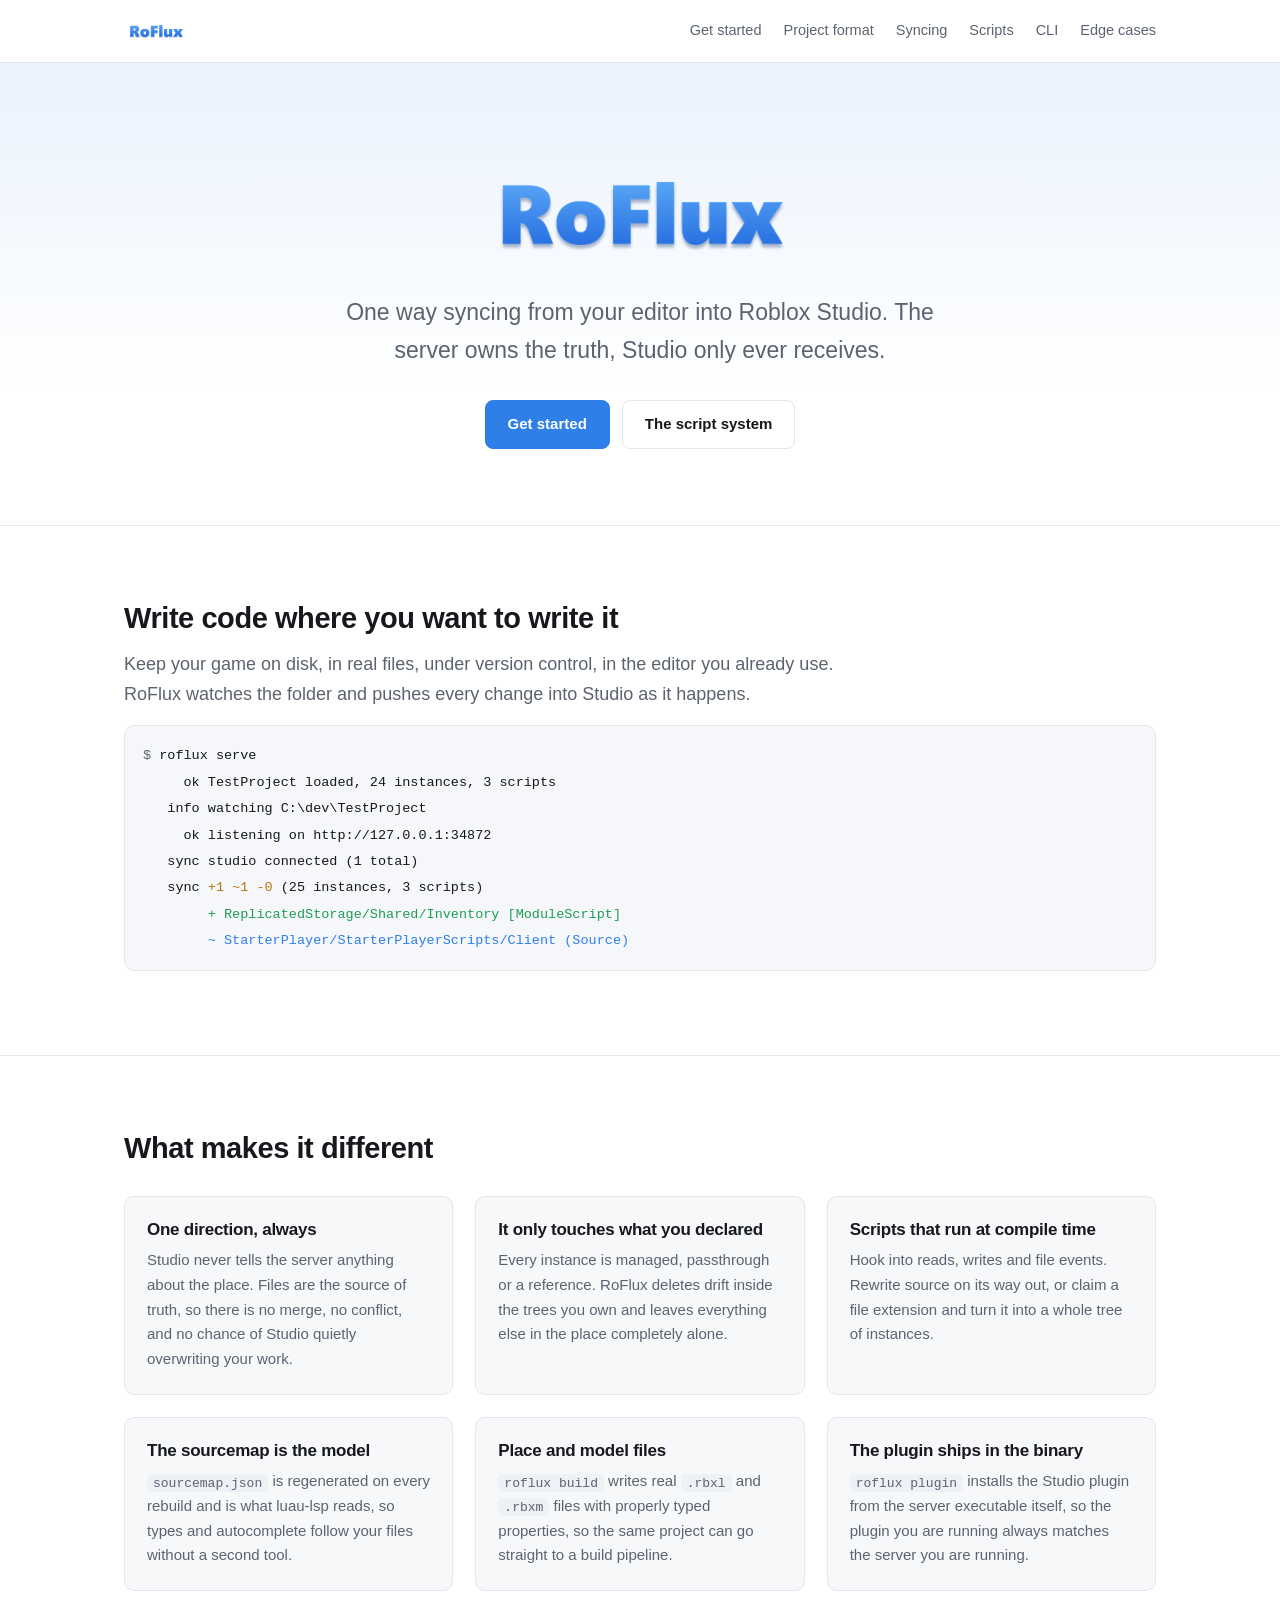
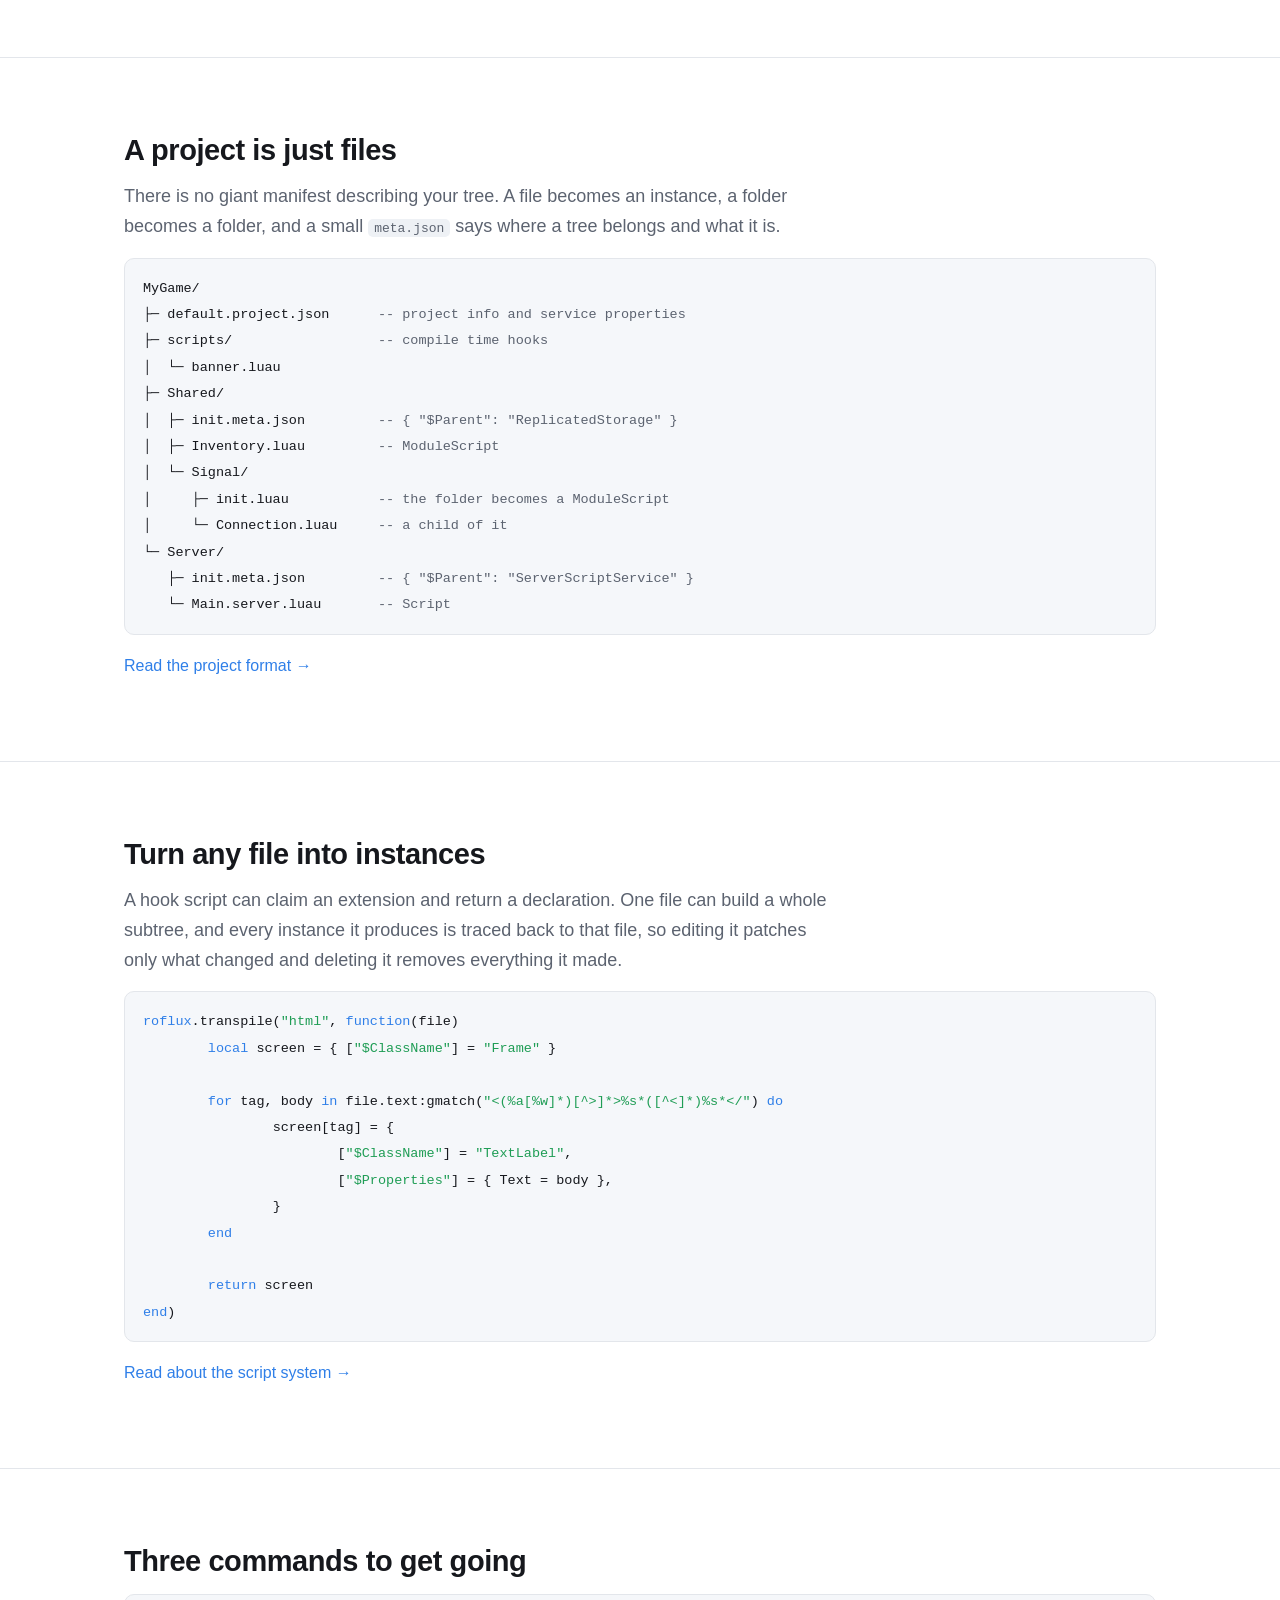
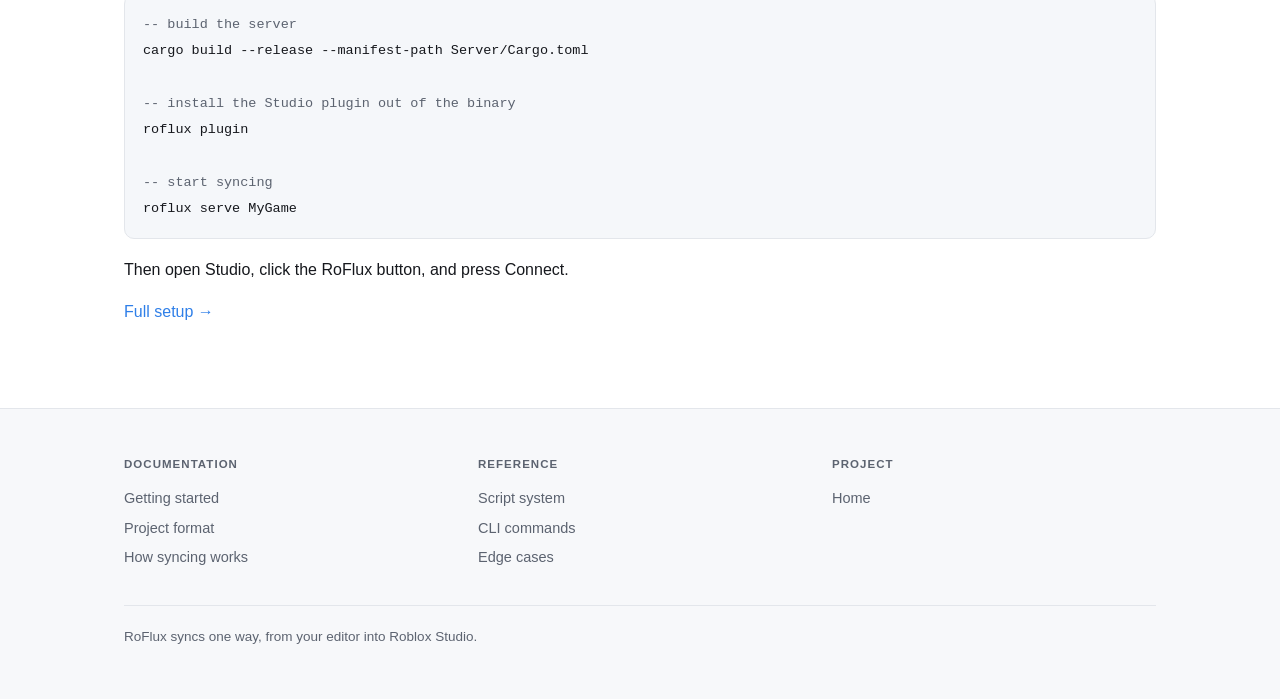
==== docs/index.html @ ba5834f4 "V0.0.1 beta release" ====
<!doctype html>
<html lang="en">
<head>
<meta charset="utf-8">
<meta name="viewport" content="width=device-width, initial-scale=1">
<title>RoFlux</title>
<meta name="description" content="One way syncing from your editor into Roblox Studio, with a compile time script system.">
<link rel="icon" href="assets/RoFlux_icon_512.png">
<link rel="stylesheet" href="assets/style.css">
</head>
<body>

<nav class="nav">
	<div class="wrap nav-inner">
		<a class="nav-logo" href="index.html"><img src="assets/RoFlux_wordmark.png" alt="RoFlux"></a>
		<div class="nav-links">
			<a href="getting-started.html">Get started</a>
			<a href="project.html">Project format</a>
			<a href="syncing.html">Syncing</a>
			<a href="scripts.html">Scripts</a>
			<a href="cli.html">CLI</a>
			<a href="edge-cases.html">Edge cases</a>
		</div>
	</div>
</nav>

<header class="hero">
	<div class="wrap">
		<img class="mark" src="assets/RoFlux_wordmark.png" alt="RoFlux">
		<p class="tagline">One way syncing from your editor into Roblox Studio. The server owns the truth, Studio only ever receives.</p>
		<div class="buttons">
			<a class="btn primary" href="getting-started.html">Get started</a>
			<a class="btn" href="scripts.html">The script system</a>
		</div>
	</div>
</header>

<section>
	<div class="wrap">
		<h2>Write code where you want to write it</h2>
		<p class="lede">Keep your game on disk, in real files, under version control, in the editor you already use. RoFlux watches the folder and pushes every change into Studio as it happens.</p>
<pre><code><span class="tok-c">$</span> roflux serve
     ok TestProject loaded, 24 instances, 3 scripts
   info watching C:\dev\TestProject
     ok listening on http://127.0.0.1:34872
   sync studio connected (1 total)
   sync <span class="tok-a">+1 ~1 -0</span> (25 instances, 3 scripts)
        <span class="tok-s">+ ReplicatedStorage/Shared/Inventory [ModuleScript]</span>
        <span class="tok-k">~ StarterPlayer/StarterPlayerScripts/Client (Source)</span></code></pre>
	</div>
</section>

<section>
	<div class="wrap">
		<h2>What makes it different</h2>
		<div class="grid">
			<div class="card">
				<h3>One direction, always</h3>
				<p>Studio never tells the server anything about the place. Files are the source of truth, so there is no merge, no conflict, and no chance of Studio quietly overwriting your work.</p>
			</div>
			<div class="card">
				<h3>It only touches what you declared</h3>
				<p>Every instance is managed, passthrough or a reference. RoFlux deletes drift inside the trees you own and leaves everything else in the place completely alone.</p>
			</div>
			<div class="card">
				<h3>Scripts that run at compile time</h3>
				<p>Hook into reads, writes and file events. Rewrite source on its way out, or claim a file extension and turn it into a whole tree of instances.</p>
			</div>
			<div class="card">
				<h3>The sourcemap is the model</h3>
				<p><code>sourcemap.json</code> is regenerated on every rebuild and is what luau-lsp reads, so types and autocomplete follow your files without a second tool.</p>
			</div>
			<div class="card">
				<h3>Place and model files</h3>
				<p><code>roflux build</code> writes real <code>.rbxl</code> and <code>.rbxm</code> files with properly typed properties, so the same project can go straight to a build pipeline.</p>
			</div>
			<div class="card">
				<h3>The plugin ships in the binary</h3>
				<p><code>roflux plugin</code> installs the Studio plugin from the server executable itself, so the plugin you are running always matches the server you are running.</p>
			</div>
		</div>
	</div>
</section>

<section>
	<div class="wrap">
		<h2>A project is just files</h2>
		<p class="lede">There is no giant manifest describing your tree. A file becomes an instance, a folder becomes a folder, and a small <code>meta.json</code> says where a tree belongs and what it is.</p>
<pre><code>MyGame/
├─ default.project.json      <span class="tok-c">-- project info and service properties</span>
├─ scripts/                  <span class="tok-c">-- compile time hooks</span>
│  └─ banner.luau
├─ Shared/
│  ├─ init.meta.json         <span class="tok-c">-- { "$Parent": "ReplicatedStorage" }</span>
│  ├─ Inventory.luau         <span class="tok-c">-- ModuleScript</span>
│  └─ Signal/
│     ├─ init.luau           <span class="tok-c">-- the folder becomes a ModuleScript</span>
│     └─ Connection.luau     <span class="tok-c">-- a child of it</span>
└─ Server/
   ├─ init.meta.json         <span class="tok-c">-- { "$Parent": "ServerScriptService" }</span>
   └─ Main.server.luau       <span class="tok-c">-- Script</span></code></pre>
		<p><a href="project.html">Read the project format &rarr;</a></p>
	</div>
</section>

<section>
	<div class="wrap">
		<h2>Turn any file into instances</h2>
		<p class="lede">A hook script can claim an extension and return a declaration. One file can build a whole subtree, and every instance it produces is traced back to that file, so editing it patches only what changed and deleting it removes everything it made.</p>
<pre><code><span class="tok-k">roflux</span>.transpile(<span class="tok-s">"html"</span>, <span class="tok-k">function</span>(file)
	<span class="tok-k">local</span> screen = { [<span class="tok-s">"$ClassName"</span>] = <span class="tok-s">"Frame"</span> }

	<span class="tok-k">for</span> tag, body <span class="tok-k">in</span> file.text:gmatch(<span class="tok-s">"&lt;(%a[%w]*)[^&gt;]*&gt;%s*([^&lt;]*)%s*&lt;/"</span>) <span class="tok-k">do</span>
		screen[tag] = {
			[<span class="tok-s">"$ClassName"</span>] = <span class="tok-s">"TextLabel"</span>,
			[<span class="tok-s">"$Properties"</span>] = { Text = body },
		}
	<span class="tok-k">end</span>

	<span class="tok-k">return</span> screen
<span class="tok-k">end</span>)</code></pre>
		<p><a href="scripts.html">Read about the script system &rarr;</a></p>
	</div>
</section>

<section>
	<div class="wrap">
		<h2>Three commands to get going</h2>
<pre><code><span class="tok-c">-- build the server</span>
cargo build --release --manifest-path Server/Cargo.toml

<span class="tok-c">-- install the Studio plugin out of the binary</span>
roflux plugin

<span class="tok-c">-- start syncing</span>
roflux serve MyGame</code></pre>
		<p>Then open Studio, click the RoFlux button, and press Connect.</p>
		<p><a href="getting-started.html">Full setup &rarr;</a></p>
	</div>
</section>

<footer>
	<div class="wrap">
		<div class="foot-grid">
			<div>
				<h6>Documentation</h6>
				<a href="getting-started.html">Getting started</a>
				<a href="project.html">Project format</a>
				<a href="syncing.html">How syncing works</a>
			</div>
			<div>
				<h6>Reference</h6>
				<a href="scripts.html">Script system</a>
				<a href="cli.html">CLI commands</a>
				<a href="edge-cases.html">Edge cases</a>
			</div>
			<div>
				<h6>Project</h6>
				<a href="index.html">Home</a>
			</div>
		</div>
		<p class="foot-note">RoFlux syncs one way, from your editor into Roblox Studio.</p>
	</div>
</footer>

</body>
</html>
---- docs/assets/style.css ----
:root {
	--bg: #ffffff;
	--panel: #f7f8fa;
	--panel-deep: #eef1f5;
	--text: #16181d;
	--muted: #5c6370;
	--border: #e3e6eb;
	--accent: #2f7fe8;
	--accent-deep: #145ad8;
	--accent-soft: #eaf2fd;
	--green: #1f9d55;
	--red: #d9483b;
	--amber: #b4770e;
	--code-bg: #f5f7fa;
	--radius: 10px;
	--wrap: 1080px;
	--mono: ui-monospace, "SFMono-Regular", "JetBrains Mono", Consolas, "Liberation Mono", monospace;
	--sans: -apple-system, BlinkMacSystemFont, "Segoe UI", Inter, Roboto, "Helvetica Neue", Arial, sans-serif;
}

@media (prefers-color-scheme: dark) {
	:root {
		--bg: #0f1115;
		--panel: #161a21;
		--panel-deep: #1b202a;
		--text: #e7e9ee;
		--muted: #9aa3b2;
		--border: #262b36;
		--accent: #4d97ff;
		--accent-deep: #2f7fe8;
		--accent-soft: #16233a;
		--green: #4ade80;
		--red: #f87171;
		--amber: #fbbf24;
		--code-bg: #12161d;
	}
}

* {
	box-sizing: border-box;
}

html {
	scroll-behavior: smooth;
	scroll-padding-top: 90px;
}

body {
	margin: 0;
	background: var(--bg);
	color: var(--text);
	font-family: var(--sans);
	font-size: 16px;
	line-height: 1.65;
	-webkit-font-smoothing: antialiased;
}

a {
	color: var(--accent);
	text-decoration: none;
}

a:hover {
	text-decoration: underline;
}

.wrap {
	max-width: var(--wrap);
	margin: 0 auto;
	padding: 0 24px;
}

/* nav */

.nav {
	position: sticky;
	top: 0;
	z-index: 50;
	background: color-mix(in srgb, var(--bg) 88%, transparent);
	backdrop-filter: blur(10px);
	border-bottom: 1px solid var(--border);
}

.nav-inner {
	display: flex;
	align-items: center;
	gap: 24px;
	height: 62px;
}

.nav-logo {
	display: flex;
	align-items: center;
	gap: 10px;
	font-weight: 700;
	color: var(--text);
	letter-spacing: -0.01em;
}

.nav-logo img {
	height: 22px;
	display: block;
}

.nav-links {
	display: flex;
	gap: 22px;
	margin-left: auto;
	flex-wrap: wrap;
}

.nav-links a {
	color: var(--muted);
	font-size: 14.5px;
	font-weight: 500;
}

.nav-links a:hover,
.nav-links a.active {
	color: var(--text);
	text-decoration: none;
}

/* hero */

.hero {
	padding: 92px 0 76px;
	text-align: center;
	border-bottom: 1px solid var(--border);
	background: linear-gradient(180deg, var(--accent-soft) 0%, transparent 70%);
}

.hero img.mark {
	width: min(340px, 74vw);
	display: block;
	margin: 0 auto 22px;
}

.hero p.tagline {
	font-size: clamp(18px, 2.4vw, 23px);
	color: var(--muted);
	max-width: 620px;
	margin: 0 auto 30px;
}

.buttons {
	display: flex;
	gap: 12px;
	justify-content: center;
	flex-wrap: wrap;
}

.btn {
	display: inline-block;
	padding: 11px 22px;
	border-radius: 8px;
	font-weight: 600;
	font-size: 15px;
	border: 1px solid var(--border);
	color: var(--text);
	background: var(--bg);
}

.btn:hover {
	text-decoration: none;
	border-color: var(--muted);
}

.btn.primary {
	background: var(--accent);
	border-color: var(--accent);
	color: #fff;
}

.btn.primary:hover {
	background: var(--accent-deep);
	border-color: var(--accent-deep);
}

/* sections */

section {
	padding: 66px 0;
	border-bottom: 1px solid var(--border);
}

section:last-of-type {
	border-bottom: 0;
}

h1,
h2,
h3,
h4 {
	line-height: 1.25;
	letter-spacing: -0.015em;
	margin: 0 0 14px;
}

h1 {
	font-size: clamp(28px, 4vw, 40px);
}

h2 {
	font-size: clamp(23px, 3vw, 29px);
	margin-top: 8px;
}

h3 {
	font-size: 19px;
	margin-top: 34px;
}

h4 {
	font-size: 16px;
	margin-top: 26px;
}

p {
	margin: 0 0 16px;
}

.lede {
	font-size: 18px;
	color: var(--muted);
	max-width: 720px;
}

.grid {
	display: grid;
	gap: 22px;
	grid-template-columns: repeat(auto-fit, minmax(280px, 1fr));
	margin-top: 30px;
}

.card {
	background: var(--panel);
	border: 1px solid var(--border);
	border-radius: var(--radius);
	padding: 22px;
}

.card h3 {
	margin: 0 0 8px;
	font-size: 17px;
}

.card p {
	margin: 0;
	color: var(--muted);
	font-size: 15px;
}

/* code */

pre {
	background: var(--code-bg);
	border: 1px solid var(--border);
	border-radius: var(--radius);
	padding: 16px 18px;
	overflow-x: auto;
	margin: 0 0 18px;
}

code {
	font-family: var(--mono);
	font-size: 13.5px;
}

p code,
li code,
td code,
th code {
	background: var(--panel-deep);
	padding: 1.5px 6px;
	border-radius: 5px;
	font-size: 13px;
	white-space: nowrap;
}

pre code {
	background: none;
	padding: 0;
	white-space: pre;
	line-height: 1.6;
}

.tok-c {
	color: var(--muted);
}
.tok-k {
	color: var(--accent);
}
.tok-s {
	color: var(--green);
}
.tok-a {
	color: var(--amber);
}
.tok-r {
	color: var(--red);
}

/* tables */

.table-wrap {
	overflow-x: auto;
	margin: 0 0 20px;
}

table {
	border-collapse: collapse;
	width: 100%;
	font-size: 14.5px;
}

th,
td {
	text-align: left;
	padding: 9px 14px;
	border-bottom: 1px solid var(--border);
	vertical-align: top;
}

th {
	font-weight: 650;
	background: var(--panel);
	white-space: nowrap;
}

tbody tr:last-child td {
	border-bottom: 0;
}

/* callouts */

.note {
	border-left: 3px solid var(--accent);
	background: var(--panel);
	border-radius: 0 var(--radius) var(--radius) 0;
	padding: 14px 18px;
	margin: 0 0 20px;
}

.note.warn {
	border-left-color: var(--amber);
}

.note.danger {
	border-left-color: var(--red);
}

.note p:last-child {
	margin-bottom: 0;
}

.note strong {
	display: block;
	margin-bottom: 4px;
	font-size: 14px;
	letter-spacing: 0.01em;
}

/* docs layout */

.docs {
	display: grid;
	grid-template-columns: 232px minmax(0, 1fr);
	gap: 48px;
	align-items: start;
	padding: 42px 0 90px;
}

.side {
	position: sticky;
	top: 88px;
	font-size: 14.5px;
}

.side h5 {
	margin: 22px 0 8px;
	font-size: 11.5px;
	text-transform: uppercase;
	letter-spacing: 0.09em;
	color: var(--muted);
	font-weight: 700;
}

.side h5:first-child {
	margin-top: 0;
}

.side a {
	display: block;
	padding: 4px 0;
	color: var(--muted);
}

.side a:hover {
	color: var(--text);
	text-decoration: none;
}

.side a.active {
	color: var(--accent);
	font-weight: 600;
}

.content {
	min-width: 0;
}

.content > h2 {
	scroll-margin-top: 90px;
	padding-top: 14px;
	margin-top: 40px;
}

.content > h2:first-of-type {
	margin-top: 18px;
}

.content ul,
.content ol {
	margin: 0 0 18px;
	padding-left: 22px;
}

.content li {
	margin-bottom: 7px;
}

hr {
	border: 0;
	border-top: 1px solid var(--border);
	margin: 38px 0;
}

.pager {
	display: flex;
	justify-content: space-between;
	gap: 16px;
	margin-top: 52px;
	padding-top: 22px;
	border-top: 1px solid var(--border);
	font-size: 15px;
}

/* footer */

footer {
	background: var(--panel);
	border-top: 1px solid var(--border);
	padding: 46px 0 34px;
	font-size: 14.5px;
}

.foot-grid {
	display: grid;
	gap: 30px;
	grid-template-columns: repeat(auto-fit, minmax(160px, 1fr));
}

footer h6 {
	margin: 0 0 10px;
	font-size: 11.5px;
	text-transform: uppercase;
	letter-spacing: 0.09em;
	color: var(--muted);
	font-weight: 700;
}

footer a {
	display: block;
	padding: 3px 0;
	color: var(--muted);
}

footer a:hover {
	color: var(--text);
	text-decoration: none;
}

.foot-note {
	margin-top: 32px;
	padding-top: 20px;
	border-top: 1px solid var(--border);
	color: var(--muted);
	font-size: 13.5px;
}

/* wide screens */

@media (min-width: 1500px) {
	:root {
		--wrap: 1180px;
	}

	body {
		font-size: 17px;
	}
}

/* tablet */

@media (max-width: 900px) {
	html {
		scroll-padding-top: 74px;
	}

	.wrap {
		padding: 0 20px;
	}

	.docs {
		grid-template-columns: 1fr;
		gap: 22px;
		padding: 26px 0 64px;
	}

	.side {
		position: static;
		background: var(--panel);
		border: 1px solid var(--border);
		border-radius: var(--radius);
		padding: 14px 16px;
	}

	.side h5 {
		margin: 14px 0 6px;
	}

	.side a {
		display: inline-block;
		padding: 3px 0;
		margin-right: 14px;
	}

	.hero {
		padding: 62px 0 54px;
	}

	section {
		padding: 48px 0;
	}
}

/* phone */

@media (max-width: 620px) {
	body {
		font-size: 15.5px;
		line-height: 1.6;
	}

	.wrap {
		padding: 0 16px;
	}

	.nav-inner {
		height: auto;
		min-height: 56px;
		flex-wrap: wrap;
		gap: 8px;
		padding: 10px 0;
	}

	.nav-logo img {
		height: 19px;
	}

	.nav-links {
		width: 100%;
		margin-left: 0;
		gap: 14px;
		overflow-x: auto;
		flex-wrap: nowrap;
		padding-bottom: 2px;
		scrollbar-width: none;
	}

	.nav-links::-webkit-scrollbar {
		display: none;
	}

	.nav-links a {
		white-space: nowrap;
		font-size: 14px;
	}

	.hero {
		padding: 44px 0 40px;
	}

	.hero img.mark {
		width: min(260px, 78vw);
	}

	.buttons {
		flex-direction: column;
		align-items: stretch;
	}

	.btn {
		text-align: center;
	}

	section {
		padding: 38px 0;
	}

	h3 {
		margin-top: 26px;
	}

	.grid {
		grid-template-columns: 1fr;
		gap: 14px;
		margin-top: 22px;
	}

	.card {
		padding: 18px;
	}

	pre {
		padding: 13px 14px;
		border-radius: 8px;
		margin-left: -16px;
		margin-right: -16px;
		border-left: 0;
		border-right: 0;
		border-radius: 0;
	}

	code {
		font-size: 12.5px;
	}

	p code,
	li code,
	td code,
	th code {
		white-space: normal;
		word-break: break-word;
	}

	th,
	td {
		padding: 8px 10px;
		font-size: 14px;
	}

	.note {
		padding: 12px 14px;
	}

	.pager {
		flex-direction: column;
		gap: 10px;
	}

	.foot-grid {
		grid-template-columns: 1fr 1fr;
		gap: 20px;
	}
}

@media (max-width: 380px) {
	.foot-grid {
		grid-template-columns: 1fr;
	}
}

/* respect reduced motion */

@media (prefers-reduced-motion: reduce) {
	html {
		scroll-behavior: auto;
	}
}
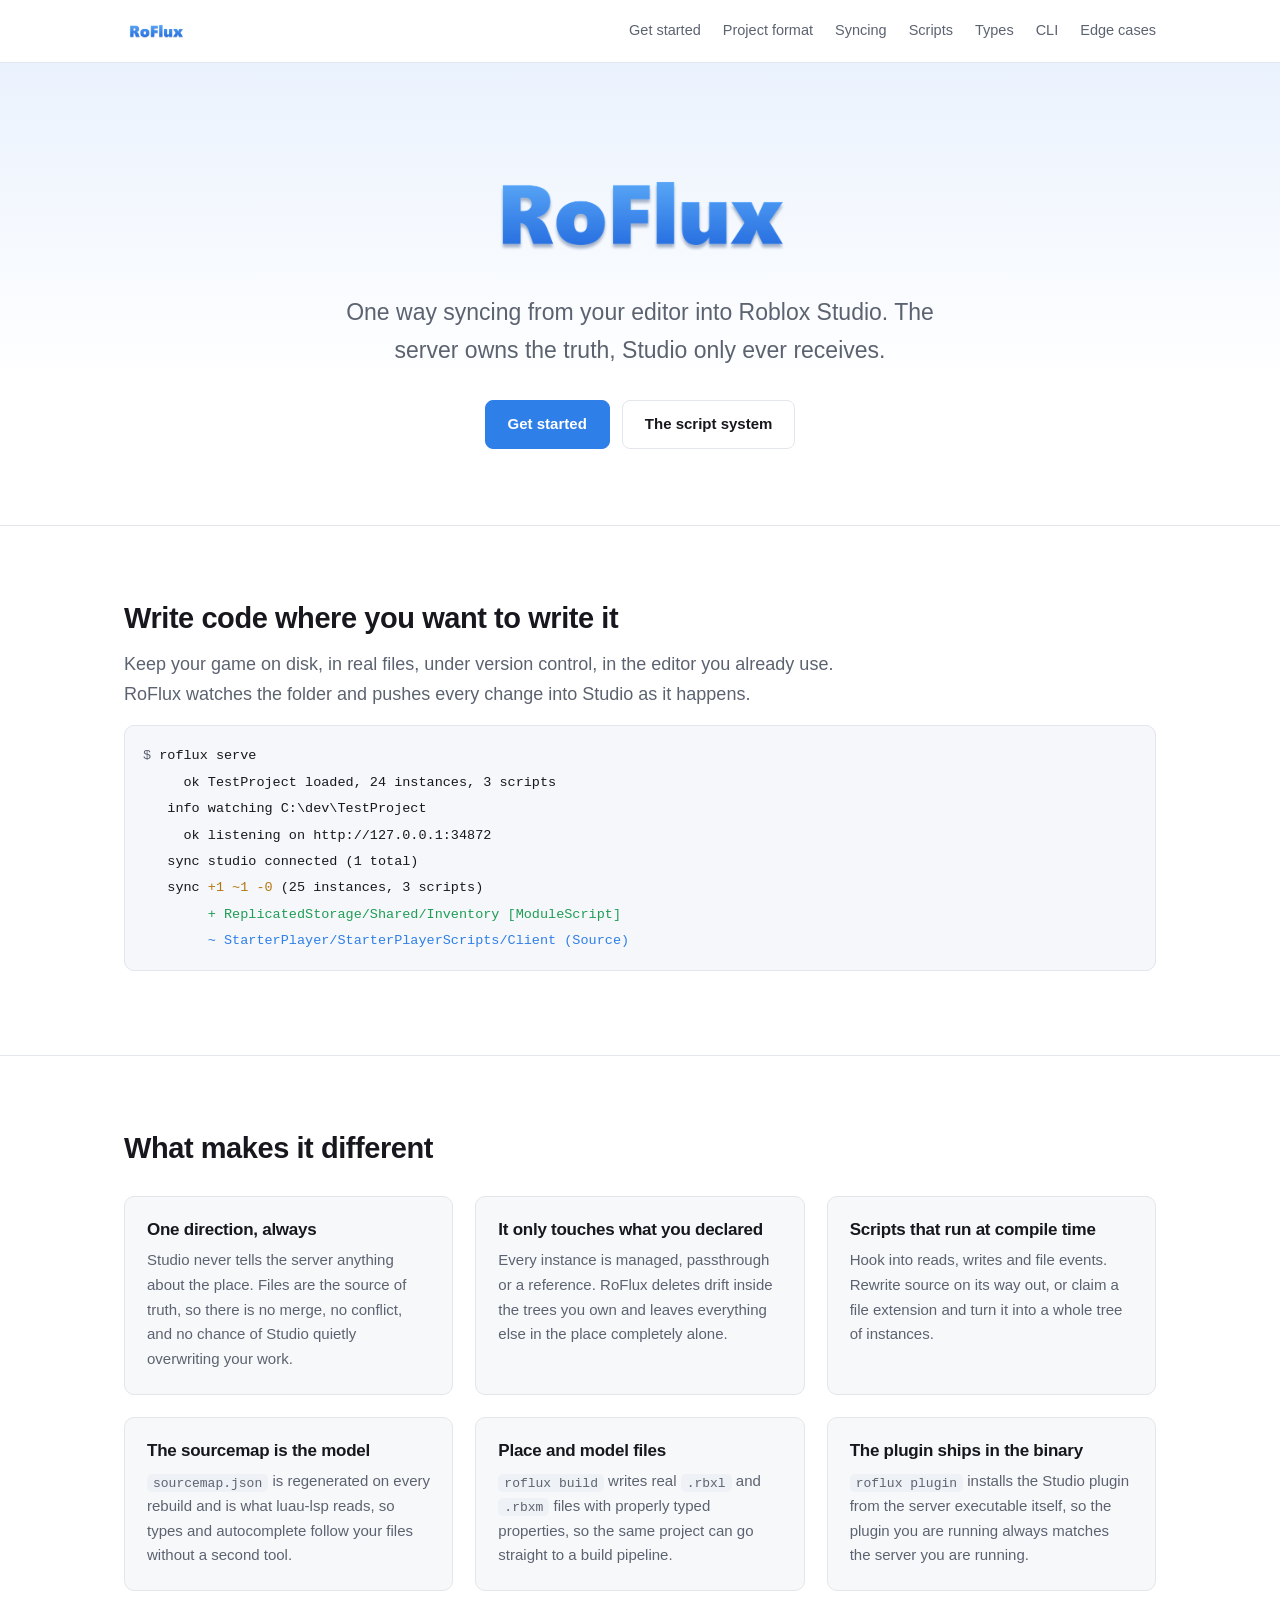
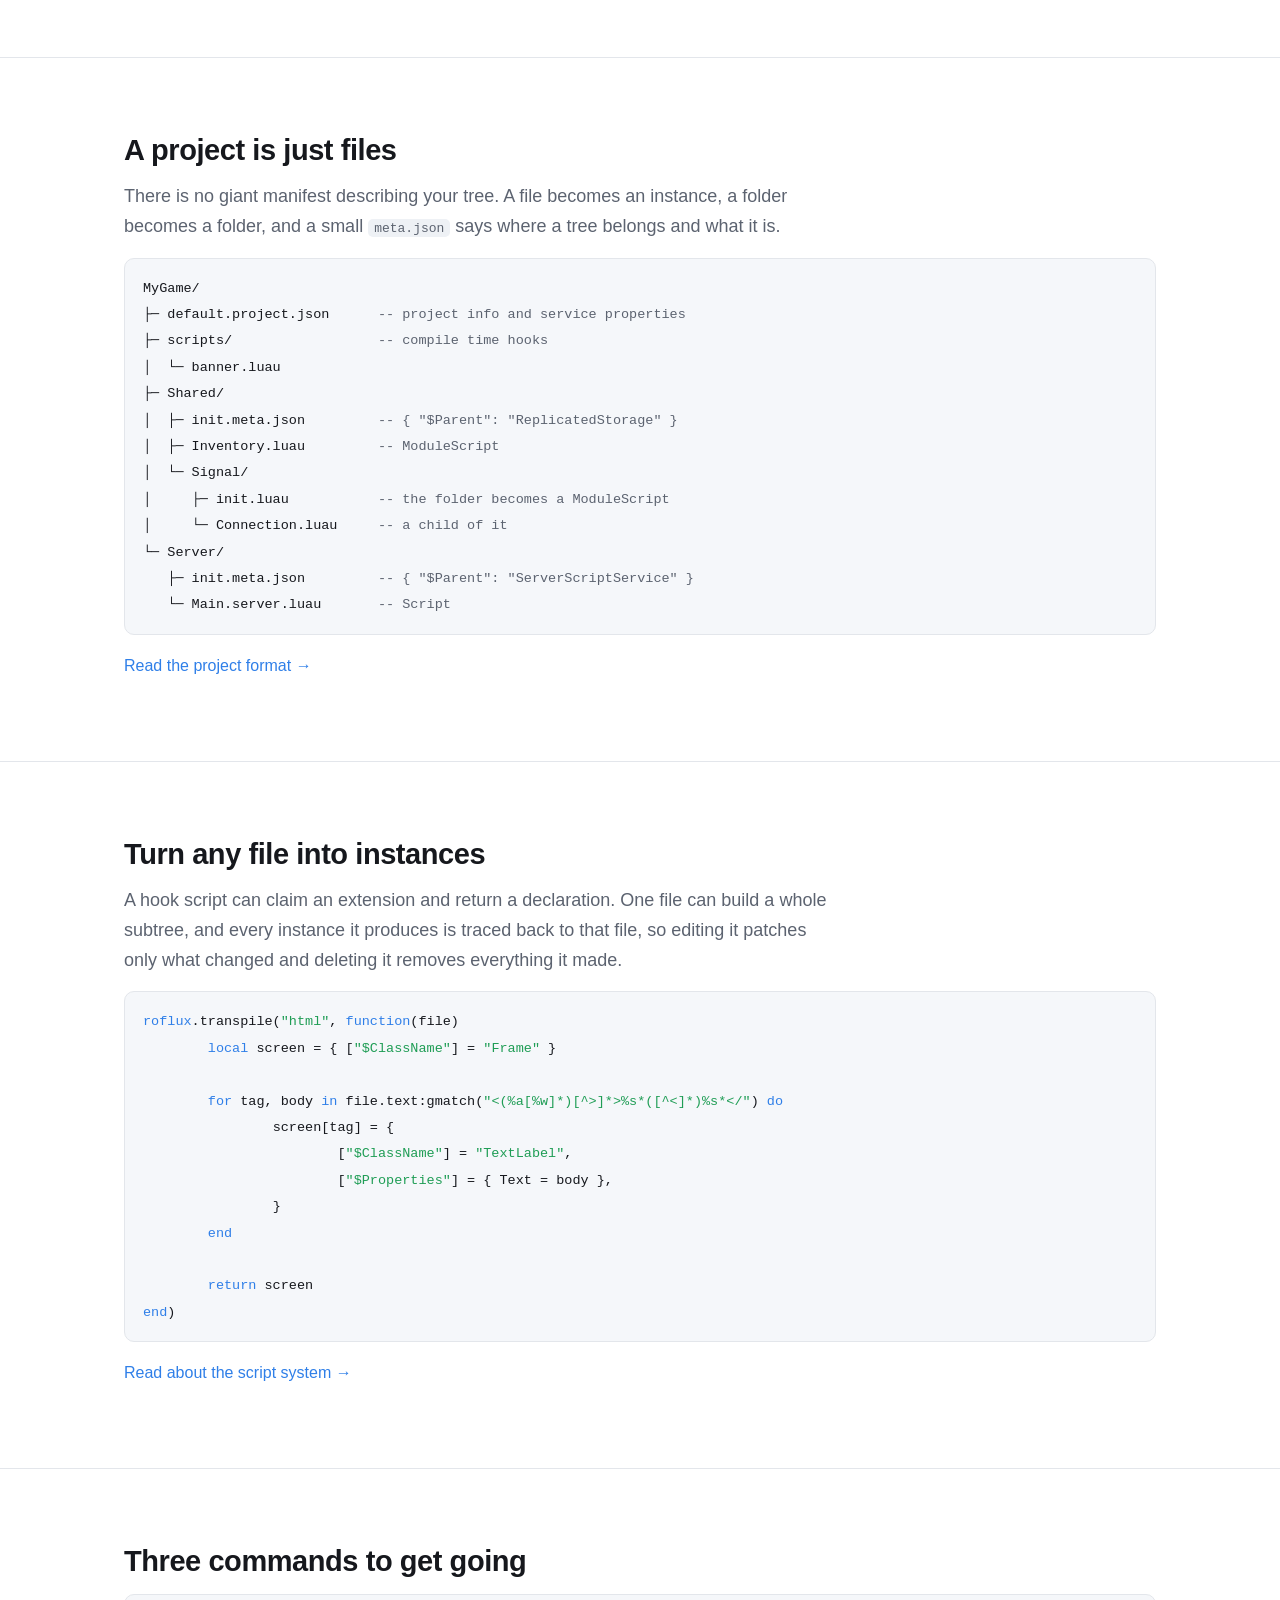
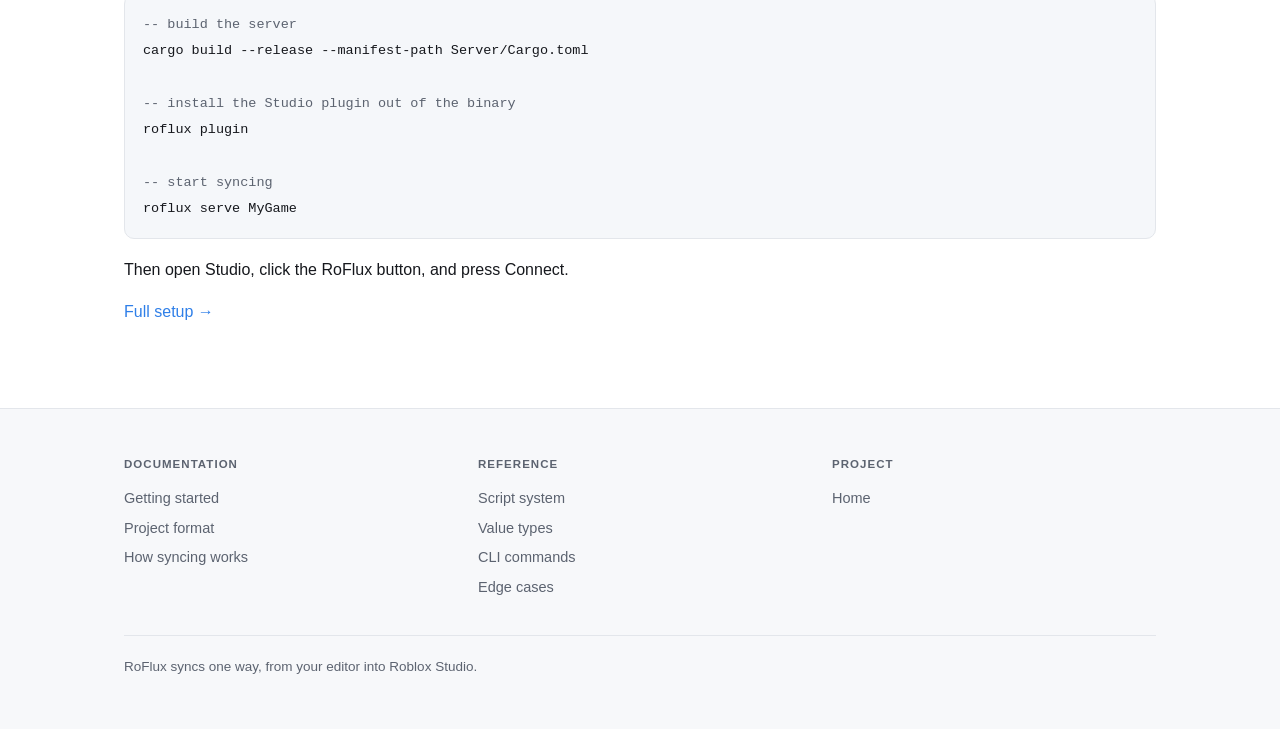
==== commit 6bef036e: "small fixes" ====
--- a/docs/index.html
+++ b/docs/index.html
@@ -18,6 +18,7 @@
 			<a href="project.html">Project format</a>
 			<a href="syncing.html">Syncing</a>
 			<a href="scripts.html">Scripts</a>
+			<a href="types.html">Types</a>
 			<a href="cli.html">CLI</a>
 			<a href="edge-cases.html">Edge cases</a>
 		</div>
@@ -151,6 +152,7 @@
 			<div>
 				<h6>Reference</h6>
 				<a href="scripts.html">Script system</a>
+				<a href="types.html">Value types</a>
 				<a href="cli.html">CLI commands</a>
 				<a href="edge-cases.html">Edge cases</a>
 			</div>
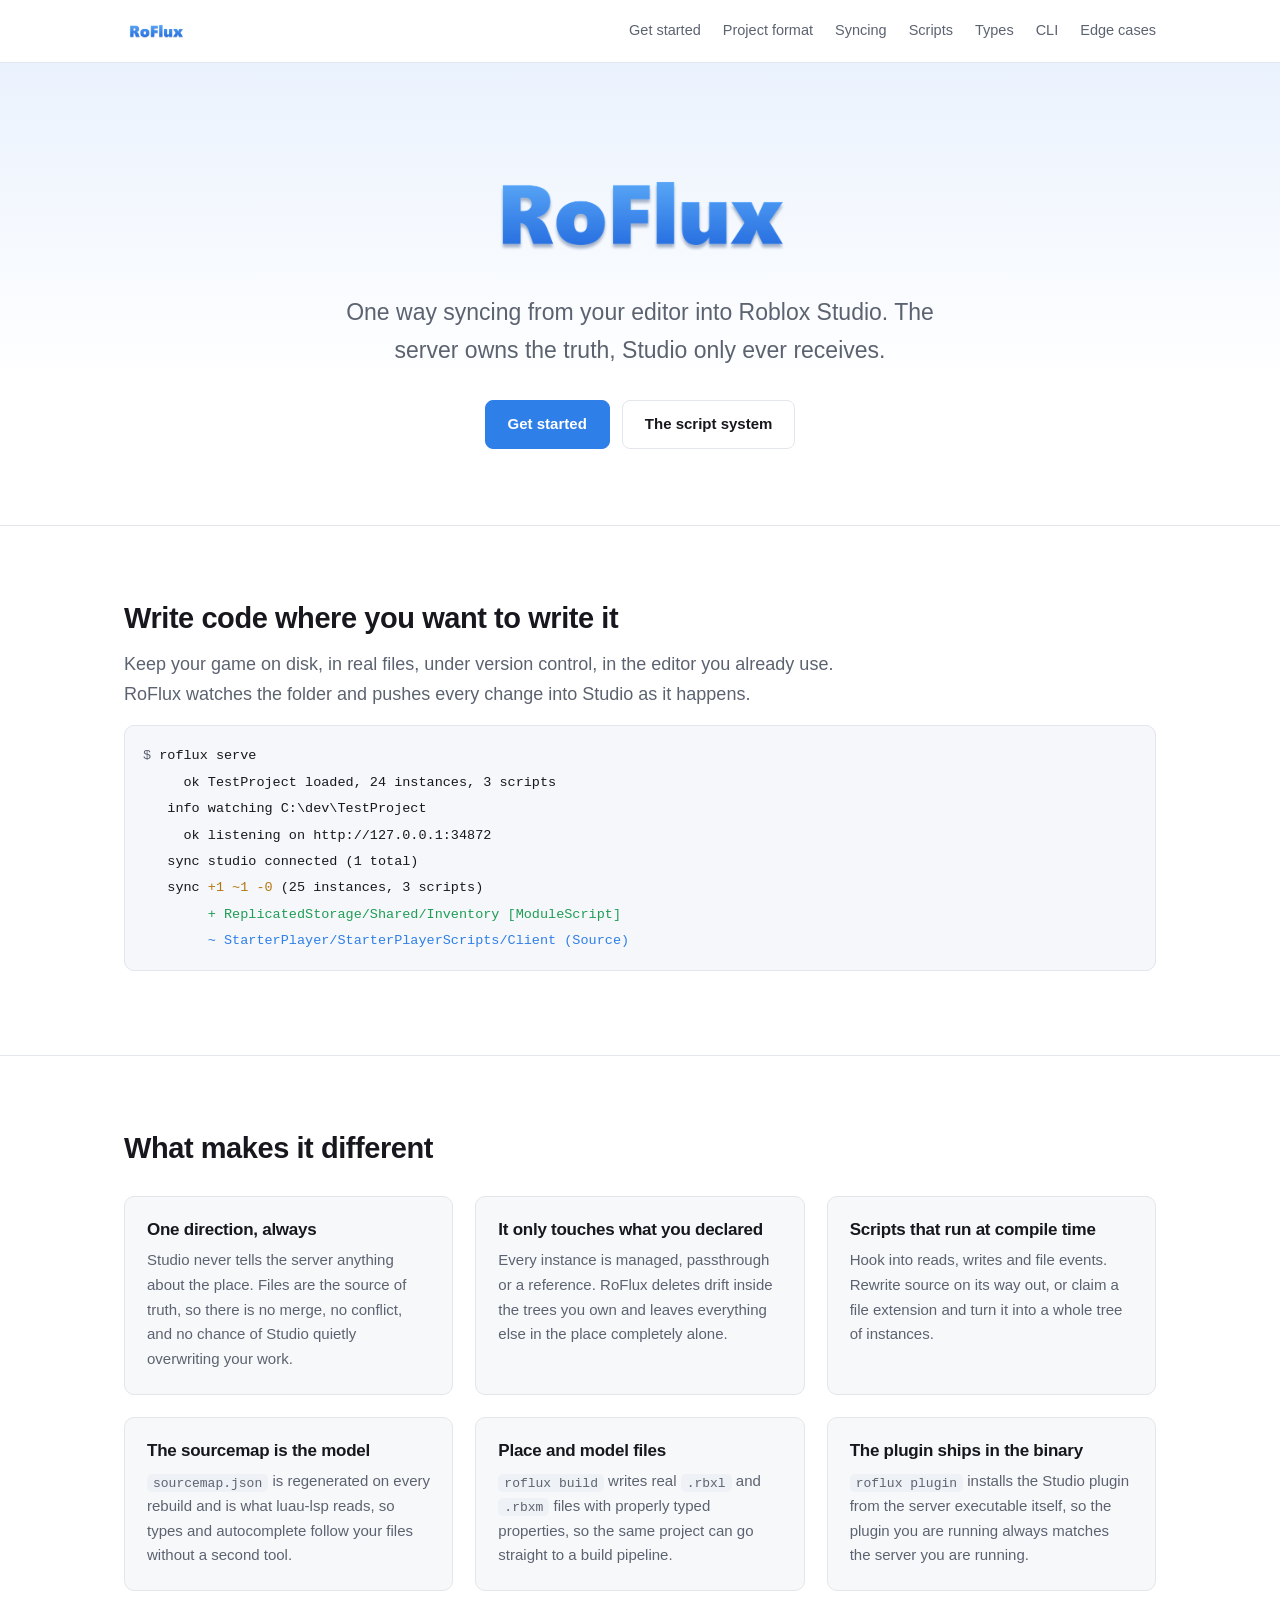
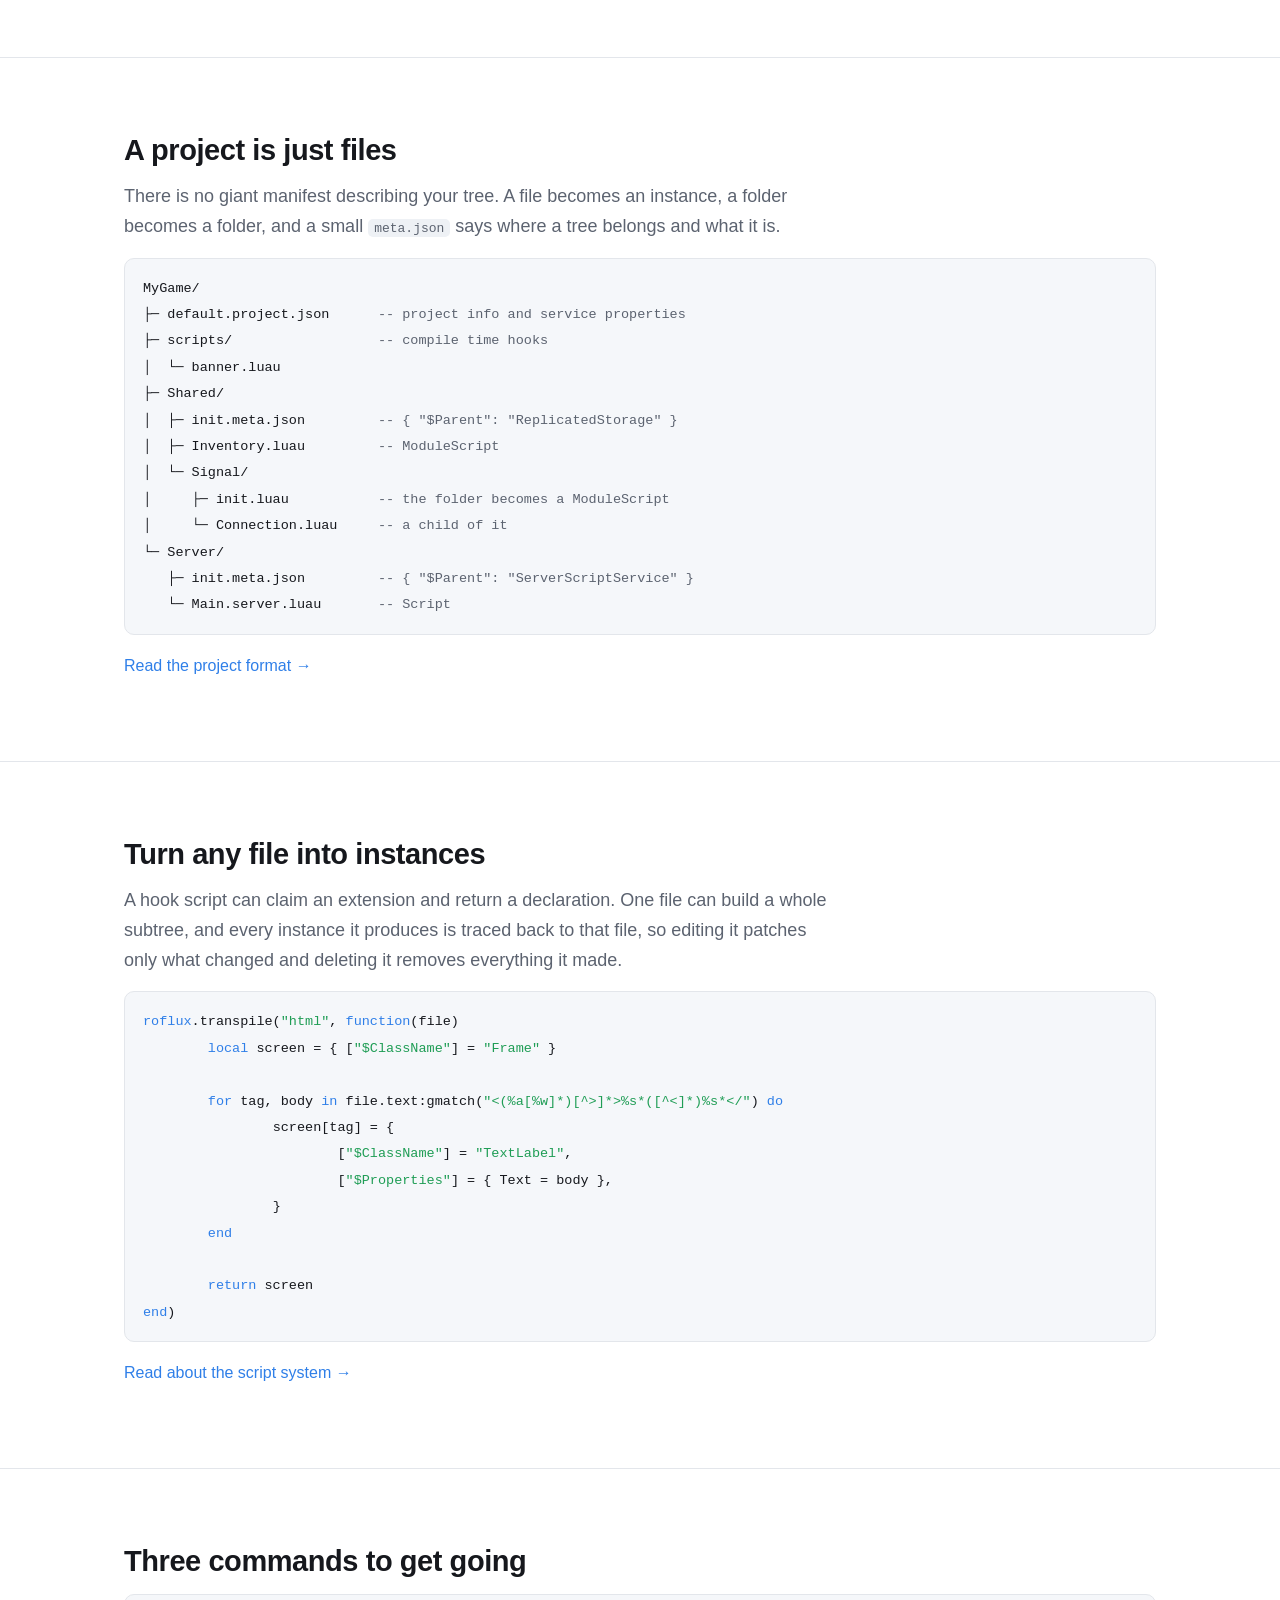
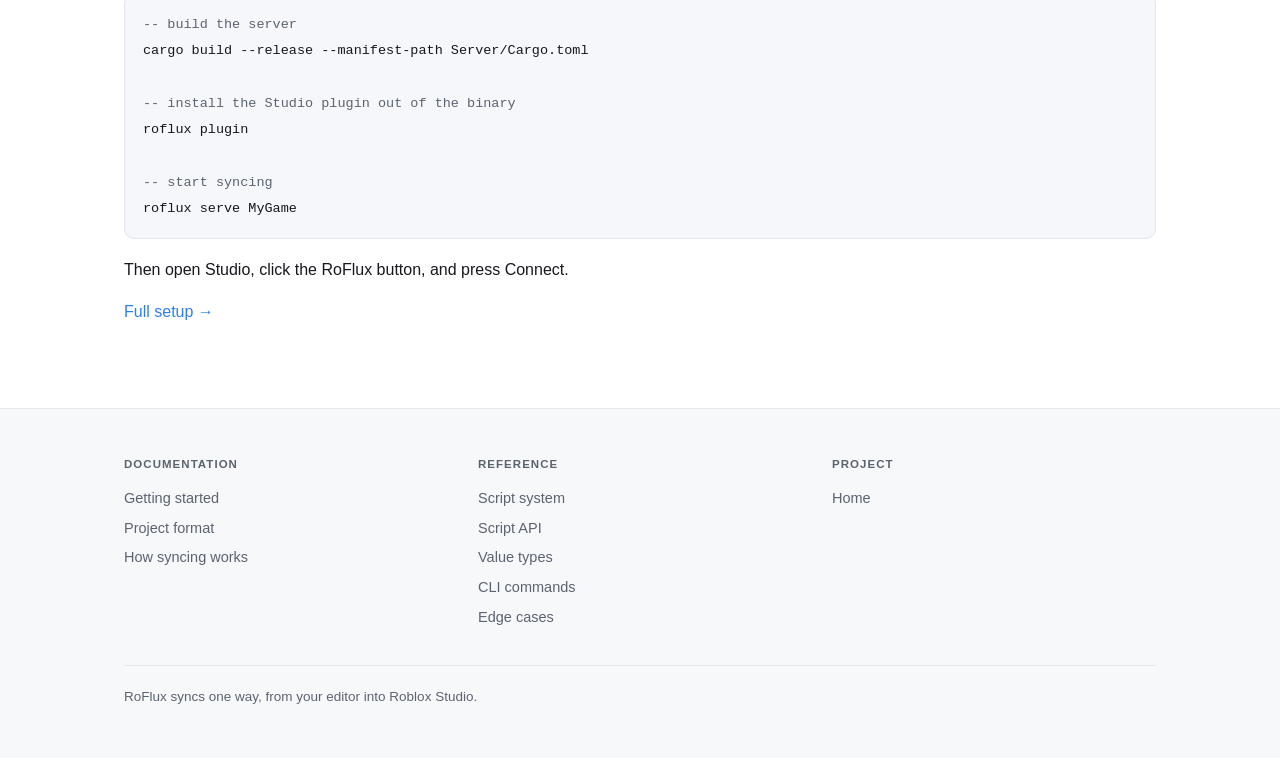
==== commit e2e8a3af: "fixes" ====
--- a/docs/index.html
+++ b/docs/index.html
@@ -152,6 +152,7 @@
 			<div>
 				<h6>Reference</h6>
 				<a href="scripts.html">Script system</a>
+				<a href="script-api.html">Script API</a>
 				<a href="types.html">Value types</a>
 				<a href="cli.html">CLI commands</a>
 				<a href="edge-cases.html">Edge cases</a>
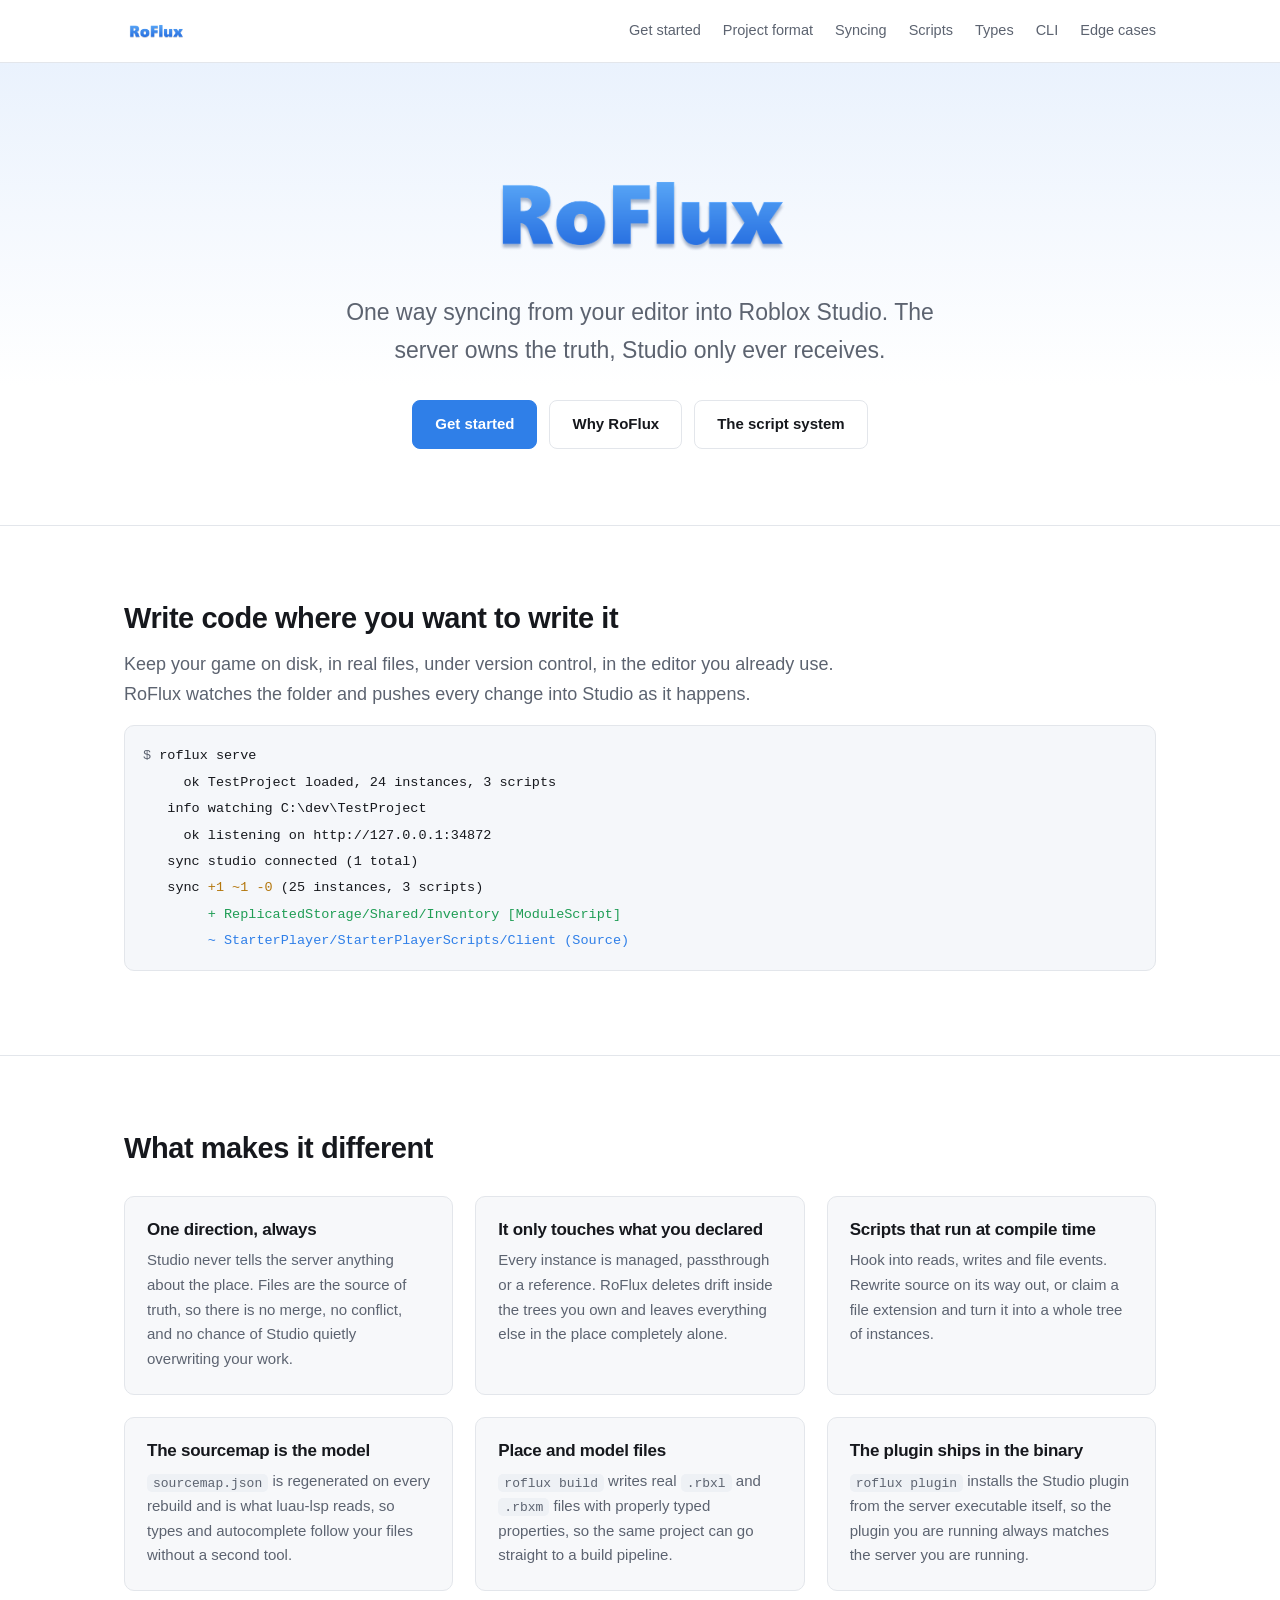
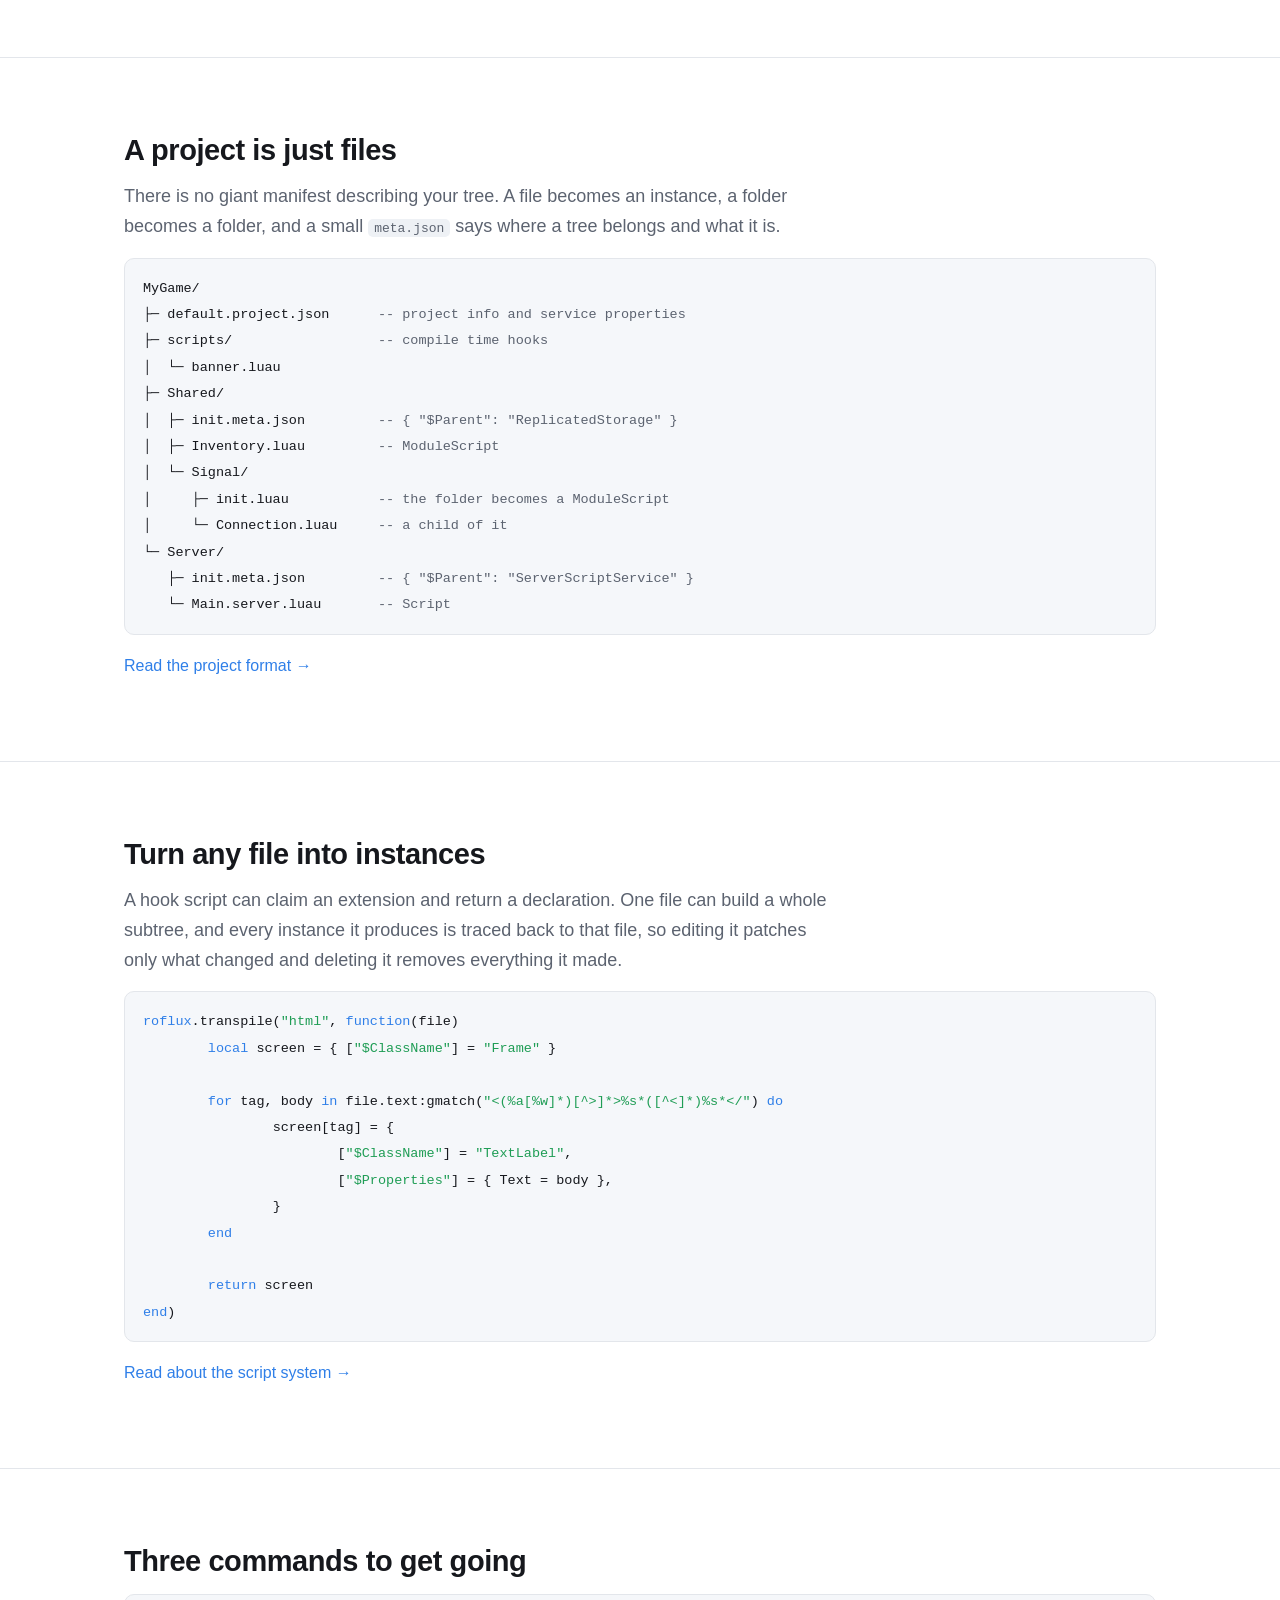
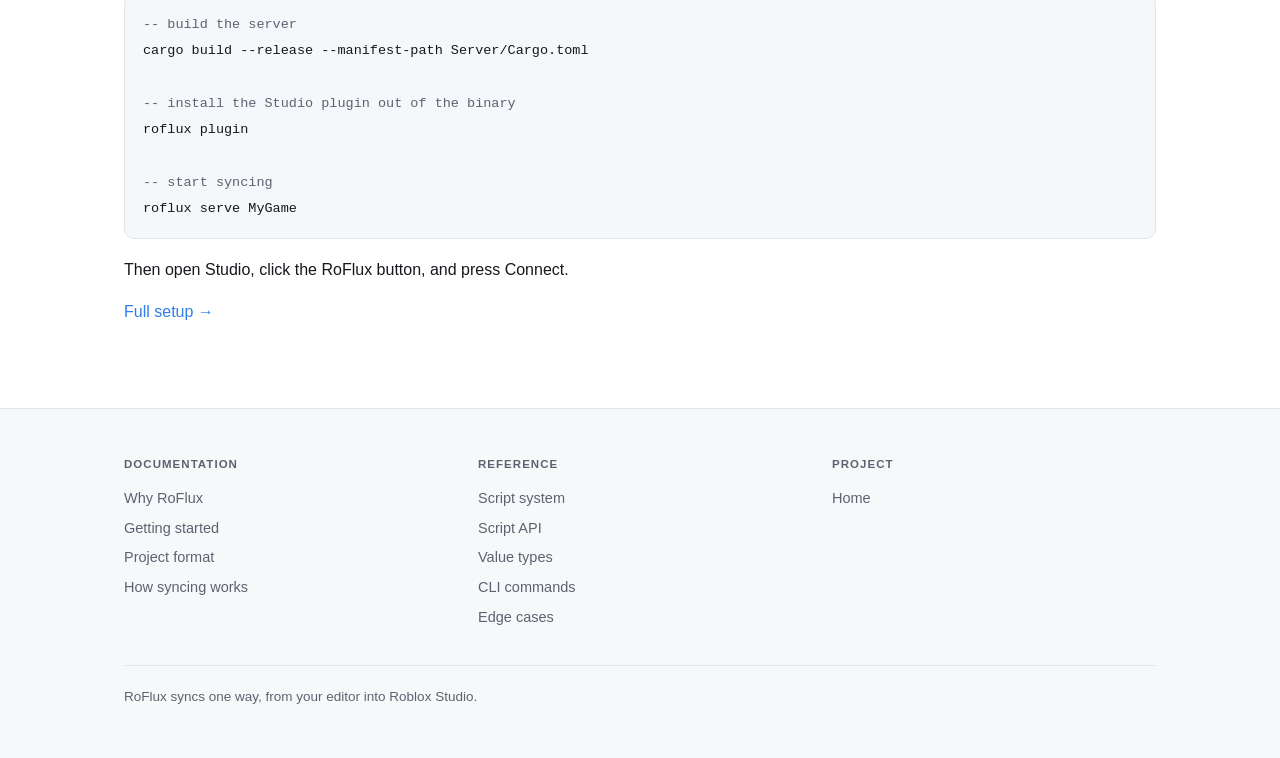
==== commit 14ad3e54: "addded a why section" ====
--- a/docs/index.html
+++ b/docs/index.html
@@ -31,6 +31,7 @@
 		<p class="tagline">One way syncing from your editor into Roblox Studio. The server owns the truth, Studio only ever receives.</p>
 		<div class="buttons">
 			<a class="btn primary" href="getting-started.html">Get started</a>
+			<a class="btn" href="why.html">Why RoFlux</a>
 			<a class="btn" href="scripts.html">The script system</a>
 		</div>
 	</div>
@@ -145,6 +146,7 @@
 		<div class="foot-grid">
 			<div>
 				<h6>Documentation</h6>
+				<a href="why.html">Why RoFlux</a>
 				<a href="getting-started.html">Getting started</a>
 				<a href="project.html">Project format</a>
 				<a href="syncing.html">How syncing works</a>
